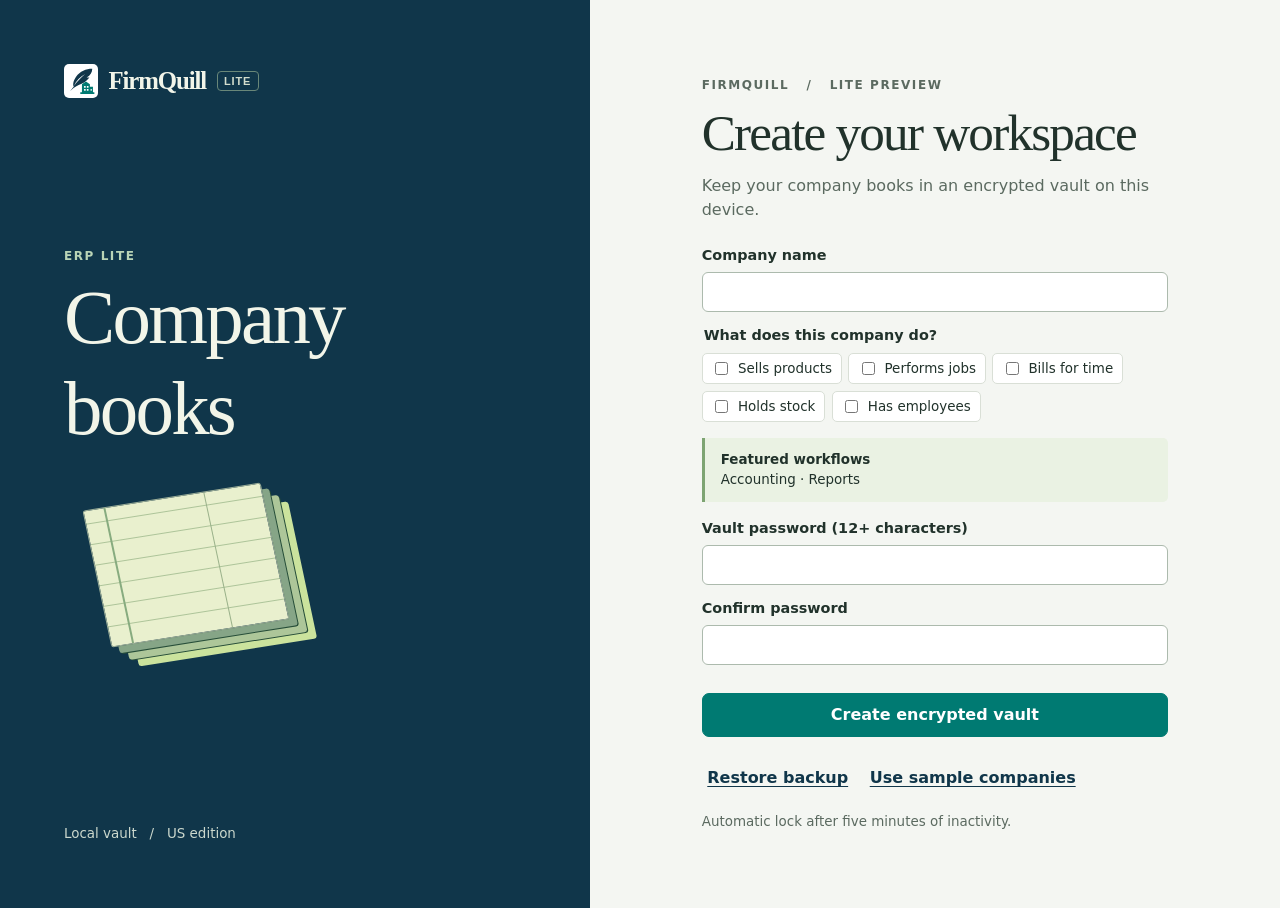
==== index.html @ 0d3d85e9 "Add files via upload" ====
<!doctype html>
<html lang="en"><head><meta charset="utf-8"><meta name="viewport" content="width=device-width,initial-scale=1"><meta name="theme-color" content="#10364A"><meta http-equiv="Content-Security-Policy" content="default-src 'self'; script-src 'self'; style-src 'self'; img-src 'self' data:; connect-src 'self'; worker-src 'self'; object-src 'none'; base-uri 'none'; form-action 'none'"><link rel="apple-touch-icon" href="./headquarters.png"><link rel="icon" href="./mark.svg" type="image/svg+xml"><link rel="stylesheet" href="./app.css"><title>FirmQuill · ERP Lite</title></head>
<body><main id="app" aria-live="off"><p class="loading">Opening FirmQuill…</p></main><dialog id="dialog"></dialog><div id="notice" role="status"></div><script type="module" src="./app.mjs"></script></body></html>
---- app.css ----
:root{font-family:"Segoe UI",system-ui,sans-serif;color:#21322b;background:#f4f6f2;font-size:16px;line-height:1.48;--ink:#19392f;--green:#275d48;--lime:#cae99f;--muted:#5b6a60;--line:#d9dfd6;--paper:#fff;--serif:Georgia,"Times New Roman",serif}
*{box-sizing:border-box}body{margin:0}h1,h2,h3,p{margin:0}h1,h2,h3{line-height:1.18}h1,h2{font-family:var(--serif);font-weight:400;letter-spacing:-.035em}h1{font-size:clamp(2.15rem,4vw,3.35rem)}h2{font-size:1.7rem}h3{font-size:1.05rem}button,input,select,textarea{font:inherit}button,.download{border:1px solid var(--line);border-radius:7px;padding:.55rem .91rem;background:white;color:var(--ink);font-weight:600;cursor:pointer}button:hover{border-color:#71937c;background:#eff5eb}button:disabled{opacity:.55;cursor:default}.primary{background:var(--green);color:white;border-color:var(--green)}.primary:hover{background:#214734}.lime{background:var(--lime);border-color:var(--lime);color:var(--ink)}.link{background:transparent;border:0;text-decoration:underline;text-underline-offset:3px;padding:.35rem}.quiet{color:var(--muted)}.small,small{font-size:.84rem}.eyebrow,.navlabel{font-size:.75rem;text-transform:uppercase;letter-spacing:.13em;font-weight:750}.eyebrow{color:var(--muted);margin-bottom:.5rem}
.brand{display:flex;align-items:center;gap:.66rem;font:600 1.55rem var(--serif);letter-spacing:-.045em}.brand img{width:34px;height:34px}.brand small{font:600 .69rem "Segoe UI",sans-serif;letter-spacing:.08em;border:1px solid #698779;color:#d3ddcd;border-radius:4px;padding:.18rem .4rem}
.gate{min-height:100vh;display:grid;grid-template-columns:minmax(250px,.94fr) minmax(380px,1.1fr)}.gateart{background:var(--ink);color:#f2f5e9;display:flex;flex-direction:column;justify-content:space-between;gap:2rem;padding:clamp(2rem,5vw,5rem);position:relative;overflow:hidden}.gateart .eyebrow{color:#b9d4b6}.gateart h2{font-size:clamp(3rem,6vw,6rem);max-width:9ch}.gateart .foot{color:#cbd8cd}.bookart{position:relative;margin:2.5rem 2rem;width:180px;height:140px;transform:rotate(-12deg) skewY(3deg);border:1px solid #9eb099;background:repeating-linear-gradient(0deg,#e9f0ce 0px,#e9f0ce 19px,#adc499 20px,#e9f0ce 21px);box-shadow:7px 7px #86a587,8px 8px #274e39,15px 15px #adc699,16px 16px #274e39,23px 23px #cbe39d;border-radius:3px}.bookart:before{content:"";position:absolute;inset:0 auto 0 20px;border-left:2px solid #87ab7f}.bookart:after{content:"";position:absolute;left:68%;height:100%;border-left:1px solid #9ab18a}
.gatepanel{max-width:620px;align-self:center;width:100%;padding:clamp(1.5rem,6vw,5.25rem);margin:auto}.gatepanel h1{margin-bottom:.7rem}.gatepanel form{margin:1.5rem 0}.gatepanel form>button{width:100%;margin-top:1rem}.gatepanel label,.fields label{font-size:.9rem;font-weight:600;display:grid;gap:.35rem;margin:.8rem 0}.gatepanel input,.fields input,.fields select,.fields textarea,.filters input,.filters select,.picker{width:100%;min-height:40px;border:1px solid #acbaad;border-radius:6px;background:white;color:var(--ink);padding:.5rem .65rem}.fields textarea{min-height:74px;resize:vertical}.choices{display:flex;flex-wrap:wrap;gap:.4rem}.choices label,.gatepanel .choices label{display:flex;align-items:center;gap:.4rem;border:1px solid var(--line);border-radius:5px;padding:.3rem .55rem;font-size:.84rem;font-weight:500;margin:0;background:white}.choices input,.gatepanel .choices input{width:auto;min-height:0;accent-color:var(--green)}fieldset{border:0;margin:.8rem 0;padding:0}legend{font-weight:600;font-size:.9rem;margin-bottom:.4rem}.callout{border-left:3px solid #7da472;background:#eaf2e3;padding:.75rem 1rem;border-radius:0 5px 5px 0;margin:1rem 0}.warn{background:#fff5dc;border-color:#bf983b}.error{color:#8b291d;background:#fff0e9;border-radius:5px;padding:.65rem;margin:.65rem 0}.error:empty{display:none}
.shell{min-height:100vh;display:grid;grid-template-columns:225px minmax(0,1fr)}aside{background:var(--ink);color:#e4ece3;display:flex;flex-direction:column;padding:1.55rem 1rem;gap:1.3rem}aside .brand{padding-left:.45rem}.navlabel{color:#bed2be;margin:.7rem 0 .4rem .55rem}nav{display:grid;gap:2px}nav button{display:flex;align-items:center;gap:.6rem;background:transparent;border:0;text-align:left;color:#e2ebe0;border-radius:6px;font-size:.9rem;min-height:36px;padding:.4rem .7rem;font-weight:500}nav button.active,nav button:hover{background:#335347;color:white}nav button.active{box-shadow:inset 3px 0 var(--lime)}.navicon{width:1.35rem;text-align:center;color:#bdd1b9;font-size:1rem}.sidebarfoot{margin-top:auto;padding:.8rem .6rem 0;color:#c1d5bd;border-top:1px solid #476355}.maincol{min-width:0}.toolbar{display:flex;align-items:center;gap:1rem;justify-content:space-between;padding:.85rem clamp(1rem,3.3vw,3rem);background:#fff;border-bottom:1px solid var(--line)}.toolgroup,.actions,.row,.filters,.panelhead{display:flex;align-items:center;gap:.65rem;flex-wrap:wrap}.toolgroup label,.filters label{font-size:.84rem;color:var(--muted)}.picker{width:auto;max-width:245px;color:var(--ink);font-weight:600}.toolbar button{font-size:.85rem}.mobilemenu{display:none}.workspace{max-width:1480px;margin:auto;padding:clamp(1rem,3.3vw,3rem)}.pagehead,.panelhead{display:flex;justify-content:space-between;align-items:center;gap:1rem;margin-bottom:1.3rem}.pagehead .eyebrow{margin-bottom:.25rem}.status{font-size:.82rem;color:var(--green);background:#e7f0e2;border-radius:99px;padding:.28rem .68rem;display:inline-block}.hero{background:#e6efdb;border:1px solid #cbdac2;display:grid;grid-template-columns:1fr 1fr;gap:1.5rem;align-items:center;padding:1.55rem 2rem;border-radius:12px;margin-bottom:1rem}.hero strong{display:block;font:400 clamp(2.5rem,4.5vw,4.5rem) var(--serif);letter-spacing:-.055em;line-height:1.15}.trend{height:98px;width:100%;color:#386b4d}.metrics{display:grid;grid-template-columns:repeat(3,minmax(0,1fr));gap:1rem;margin:1rem 0}.metric,.panel{background:white;border:1px solid var(--line);border-radius:10px}.metric{padding:1.1rem 1.25rem}.metric b{display:block;font:400 clamp(1.5rem,2.8vw,2.4rem) var(--serif);letter-spacing:-.035em}.panel{padding:1.3rem;margin:1rem 0;overflow:hidden}.panelhead{margin-bottom:1rem}.panelhead button{font-size:.86rem}.grid2{display:grid;grid-template-columns:minmax(0,1.65fr) minmax(0,1fr);gap:1rem}.grid2>.panel{margin:0}.quick{display:grid;gap:.55rem}.quick button{text-align:left;padding:.8rem}.tablewrap{overflow:auto;max-height:540px}table{width:100%;border-collapse:collapse;font-size:.9rem}th,td{text-align:left;padding:.66rem .5rem;border-bottom:1px solid #e4e8e1;white-space:normal;vertical-align:top}th{font-size:.78rem;color:var(--muted);font-weight:650;background:#f7f8f5;position:sticky;top:0}td button{font-size:.8rem;padding:.22rem .55rem;margin:.1rem}.money{font-variant-numeric:tabular-nums;white-space:nowrap}.empty{padding:.85rem 0;color:var(--muted)}.filters{margin:.65rem 0;align-items:end}.filters input,.filters select{display:block;width:auto}.reports{display:grid;grid-template-columns:repeat(2,minmax(0,1fr));gap:1rem}.reports .panel{margin:0}.reportline{display:flex;justify-content:space-between;gap:1rem;padding:.55rem .15rem;border-bottom:1px solid #e2e6de}dialog{width:min(560px,94vw);padding:0;border:1px solid var(--line);border-radius:12px;color:inherit;max-height:90vh;box-shadow:0 16px 70px #10251d35}dialog::backdrop{background:#10271e88}dialog form{padding:1.4rem}.dialogfoot{display:flex;justify-content:flex-end;gap:.5rem;margin-top:1rem}.dialogfoot button{min-width:86px}dialog h2{padding-right:1rem}#notice:not(:empty){position:fixed;bottom:1rem;right:1rem;max-width:min(400px,92vw);border-radius:7px;padding:.8rem 1rem;background:var(--ink);color:white;z-index:5}.loading{padding:3rem}.panel p+p{margin-top:.55rem}.rule{border-top:1px solid var(--line);margin:1rem 0}.locknote{margin-top:1rem}.hidden{display:none}.checkfield{display:flex!important;align-items:center;gap:.6rem}.checkfield input{width:auto;min-height:0}.source{overflow-wrap:anywhere;white-space:normal}.cashcaption{text-align:right;font-size:.78rem;color:#546b52}
@media(max-width:980px){.shell{grid-template-columns:190px minmax(0,1fr)}.grid2{grid-template-columns:1fr}.toolbar{gap:.4rem}.toolgroup{gap:.45rem}.toolbar .toolgroup>span{display:none}}
@media(max-width:730px){.shell{display:block}.shell aside{display:none}.shell.menu aside{display:flex;position:fixed;inset:59px 20% 0 0;z-index:3;overflow:auto}.mobilemenu{display:block}.toolbar{padding:.55rem .7rem;position:sticky;top:0;z-index:2}.toolgroup label{display:none}.picker{max-width:40vw;font-size:.85rem}.workspace{padding:1rem}.metrics{gap:.45rem}.metric{padding:.7rem}.metric .small{font-size:.75rem}.hero{padding:1rem;gap:.5rem}.pagehead{align-items:flex-start;flex-wrap:wrap}.reports{grid-template-columns:1fr}.gate{display:block}.gateart{padding:1.1rem 1.4rem;gap:0}.gateart>section,.gateart .foot{display:none}.gatepanel{padding:1.8rem 1.3rem}.panel{padding:1rem}.actions{gap:.35rem}.actions button{font-size:.85rem}.sidebarfoot{margin-top:1rem}.filters input{max-width:10rem}.cashcaption{font-size:.72rem}}

aside .brand{font-size:1.27rem;gap:.45rem}aside .brand img{width:28px;height:28px}aside .brand small{font-size:.65rem;padding:.12rem .25rem}
@media(min-width:731px) and (max-width:980px){aside .brand small{display:none}}
@media(max-width:420px){.metrics{grid-template-columns:1fr;gap:.35rem}.metric{display:flex;align-items:center;justify-content:space-between;padding:.5rem .8rem}.metric b{font-size:1.45rem}.hero{grid-template-columns:minmax(0,1fr)}.hero .trend{height:50px}.hero .cashcaption{text-align:left}.hero strong{font-size:2.45rem}}
@media print{body{background:#fff}body:has(dialog[open]) #app,#notice,dialog .dialogfoot,dialog .error,dialog .fields>:not(.printable){display:none!important}dialog[open]{display:block;position:static;width:100%;max-width:none;max-height:none;border:0;box-shadow:none}dialog::backdrop{background:white}dialog h2{margin-bottom:1rem}.printable .tablewrap{overflow:visible;max-height:none}.printable table{margin-top:1rem}}
:root{--ink:#10364a;--green:#007a72;--lime:#b5e2d7}.brand img{background:white;padding:2px;border-radius:5px}.printbrand{display:flex;gap:.5rem;align-items:center;font-family:var(--serif);font-size:1.2rem;color:#10364a}.printbrand img{width:26px;height:26px}
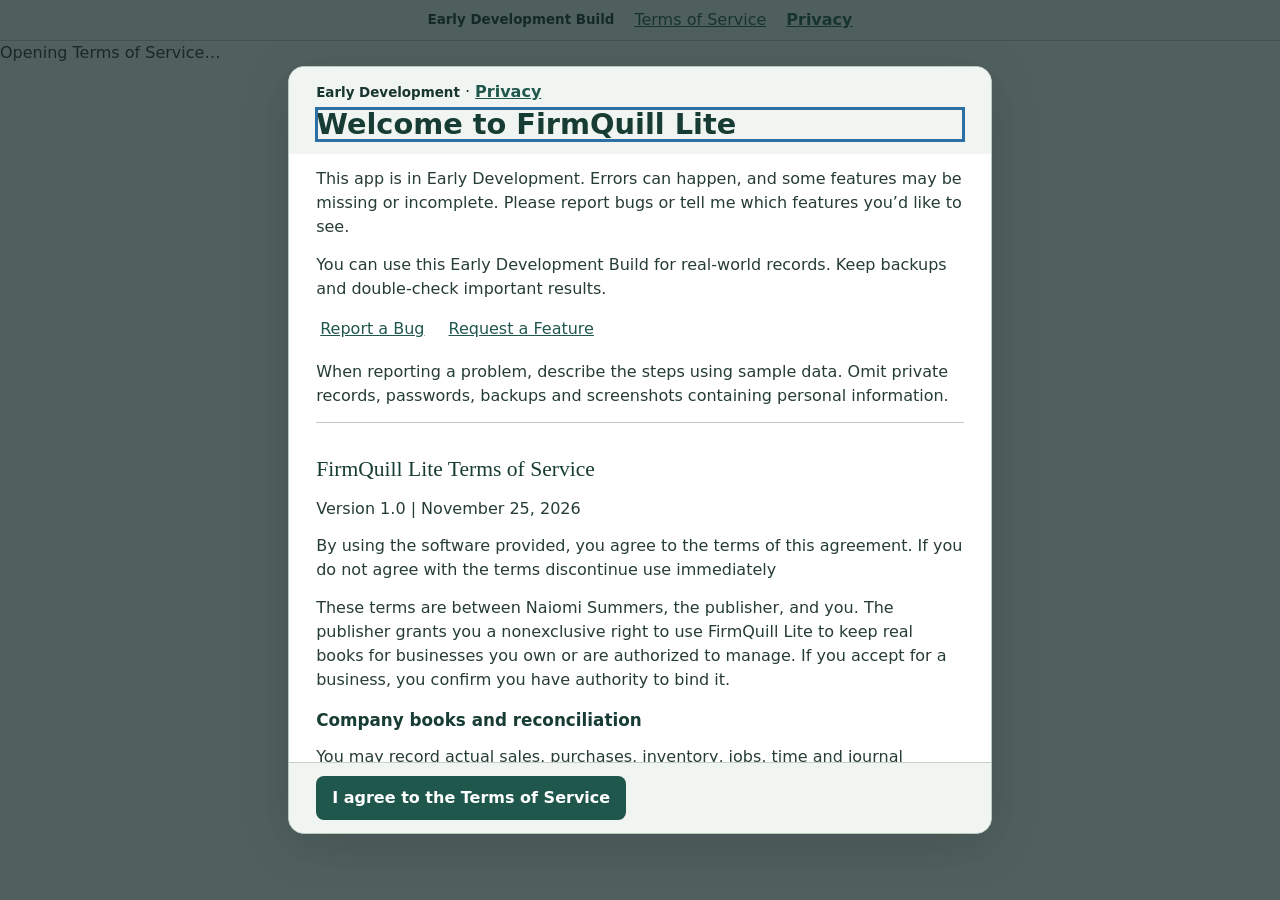
==== commit 21931ddb: "Add files via upload" ====
--- a/index.html
+++ b/index.html
@@ -1,3 +1,7 @@
 <!doctype html>
-<html lang="en"><head><meta charset="utf-8"><meta name="viewport" content="width=device-width,initial-scale=1"><meta name="theme-color" content="#10364A"><meta http-equiv="Content-Security-Policy" content="default-src 'self'; script-src 'self'; style-src 'self'; img-src 'self' data:; connect-src 'self'; worker-src 'self'; object-src 'none'; base-uri 'none'; form-action 'none'"><link rel="apple-touch-icon" href="./headquarters.png"><link rel="icon" href="./mark.svg" type="image/svg+xml"><link rel="stylesheet" href="./app.css"><title>FirmQuill · ERP Lite</title></head>
-<body><main id="app" aria-live="off"><p class="loading">Opening FirmQuill…</p></main><dialog id="dialog"></dialog><div id="notice" role="status"></div><script type="module" src="./app.mjs"></script></body></html>
+<html lang="en"><head><meta charset="utf-8"><meta name="viewport" content="width=device-width,initial-scale=1"><meta name="theme-color" content="#10364A"><meta http-equiv="Content-Security-Policy" content="default-src 'self'; script-src 'self'; style-src 'self'; img-src 'self' data:; connect-src 'self'; worker-src 'self'; object-src 'none'; base-uri 'none'; form-action 'none'"><link rel="apple-touch-icon" href="./headquarters.png"><link rel="icon" href="./mark.svg" type="image/svg+xml"><link rel="stylesheet" href="./app.css"><title>FirmQuill · ERP Lite</title><link rel="stylesheet" href="./terms.css"><script type="module" src="./terms-entry.mjs"></script>
+</head>
+<body>
+<p id="terms-loading">Opening Terms of Service…</p><noscript>Enable JavaScript to open this app.</noscript>
+<template id="application-template" data-entry="./app.mjs"><main id="app" aria-live="off"><p class="loading">Opening FirmQuill…</p></main><dialog id="dialog"></dialog><div id="notice" role="status"></div></template>
+</body></html>
--- a/terms.css
+++ b/terms.css
@@ -0,0 +1,27 @@
+.terms-bar,.terms-sheet { font: 400 1rem/1.5 system-ui, sans-serif; color: #19352f; }
+.terms-bar { position: relative; z-index: 1; display:flex; align-items:center; justify-content:center; flex-wrap:wrap; gap:.25rem 1rem; padding:.25rem .75rem; background:#edf4ee; border-bottom:1px solid #b8cabe; }
+.terms-bar span,.terms-title strong { font-weight:700; font-size:.84rem; }
+.terms-bar button,.terms-feedback a { background:transparent; color:#20574c; font:inherit; text-decoration:underline; border:none; box-shadow:none; min-height:32px; padding:.15rem .25rem; cursor:pointer; }
+dialog.terms-sheet { position:fixed; inset:0; margin:auto; width:min(44rem,calc(100vw - 1.5rem)); max-width:none; height: min(48rem,calc(100dvh - 1.5rem)); max-height:calc(100% - 1rem); padding:0; border:1px solid #b8cabe; border-radius:1rem; background:#fff; box-shadow:0 12px 50px #132a2933; overflow:hidden; }
+dialog.terms-sheet:not([open]) { display:none; }
+.terms-sheet::backdrop { background:rgba(18,38,36,.72); }
+.terms-frame { height:100%; display:grid; grid-template-rows:auto minmax(0,1fr) auto; }
+.terms-title,.terms-foot { padding:.8rem clamp(.85rem,4vw,1.7rem); background:#f0f5f1; }
+.terms-sheet h1 { color:#173c34; font:650 clamp(1.15rem,4vw,1.8rem)/1.15 system-ui,sans-serif; margin:.25rem 0 0; letter-spacing:normal; }
+.terms-scroll { padding:0 clamp(.85rem,4vw,1.7rem) 1rem; overflow:auto; overscroll-behavior:contain; }
+.terms-scroll p { color:#263c36; font:inherit; margin:.85em 0; }
+.terms-scroll article { border-top:1px solid #bdc9c1; padding-top:.6rem; }
+.terms-scroll h2,.terms-scroll h3 { color:#173c34; line-height:1.25; letter-spacing:normal; margin:1.1em 0 .35em; }
+.terms-scroll h2 { font-size:1.35rem; } .terms-scroll h3 { font-size:1.05rem; }
+.terms-scroll { overflow-wrap:anywhere; }
+.terms-feedback { display:flex; gap:1rem; flex-wrap:wrap; }
+.terms-foot { border-top:1px solid #c6d1ca; }
+.terms-foot button { background:#20574c; color:white; border:0; border-radius:.5rem; padding:.65rem 1rem; font:600 1rem/1.3 system-ui,sans-serif; min-height:44px; cursor:pointer; }
+.terms-error { color:#8e2720; margin:0 0 .5rem; } .terms-error:empty { display:none; }
+.terms-sheet :focus-visible,.terms-bar :focus-visible { outline:3px solid #2c70a3; outline-offset:-2px; }
+@media print { .terms-bar { display:none; } }
+
+
+.terms-bar[hidden],.terms-review[hidden] { display:none; }
+
+.terms-bar .privacy-link,.terms-title .privacy-link { color:#20574c; text-decoration:underline; font-weight:600; }
